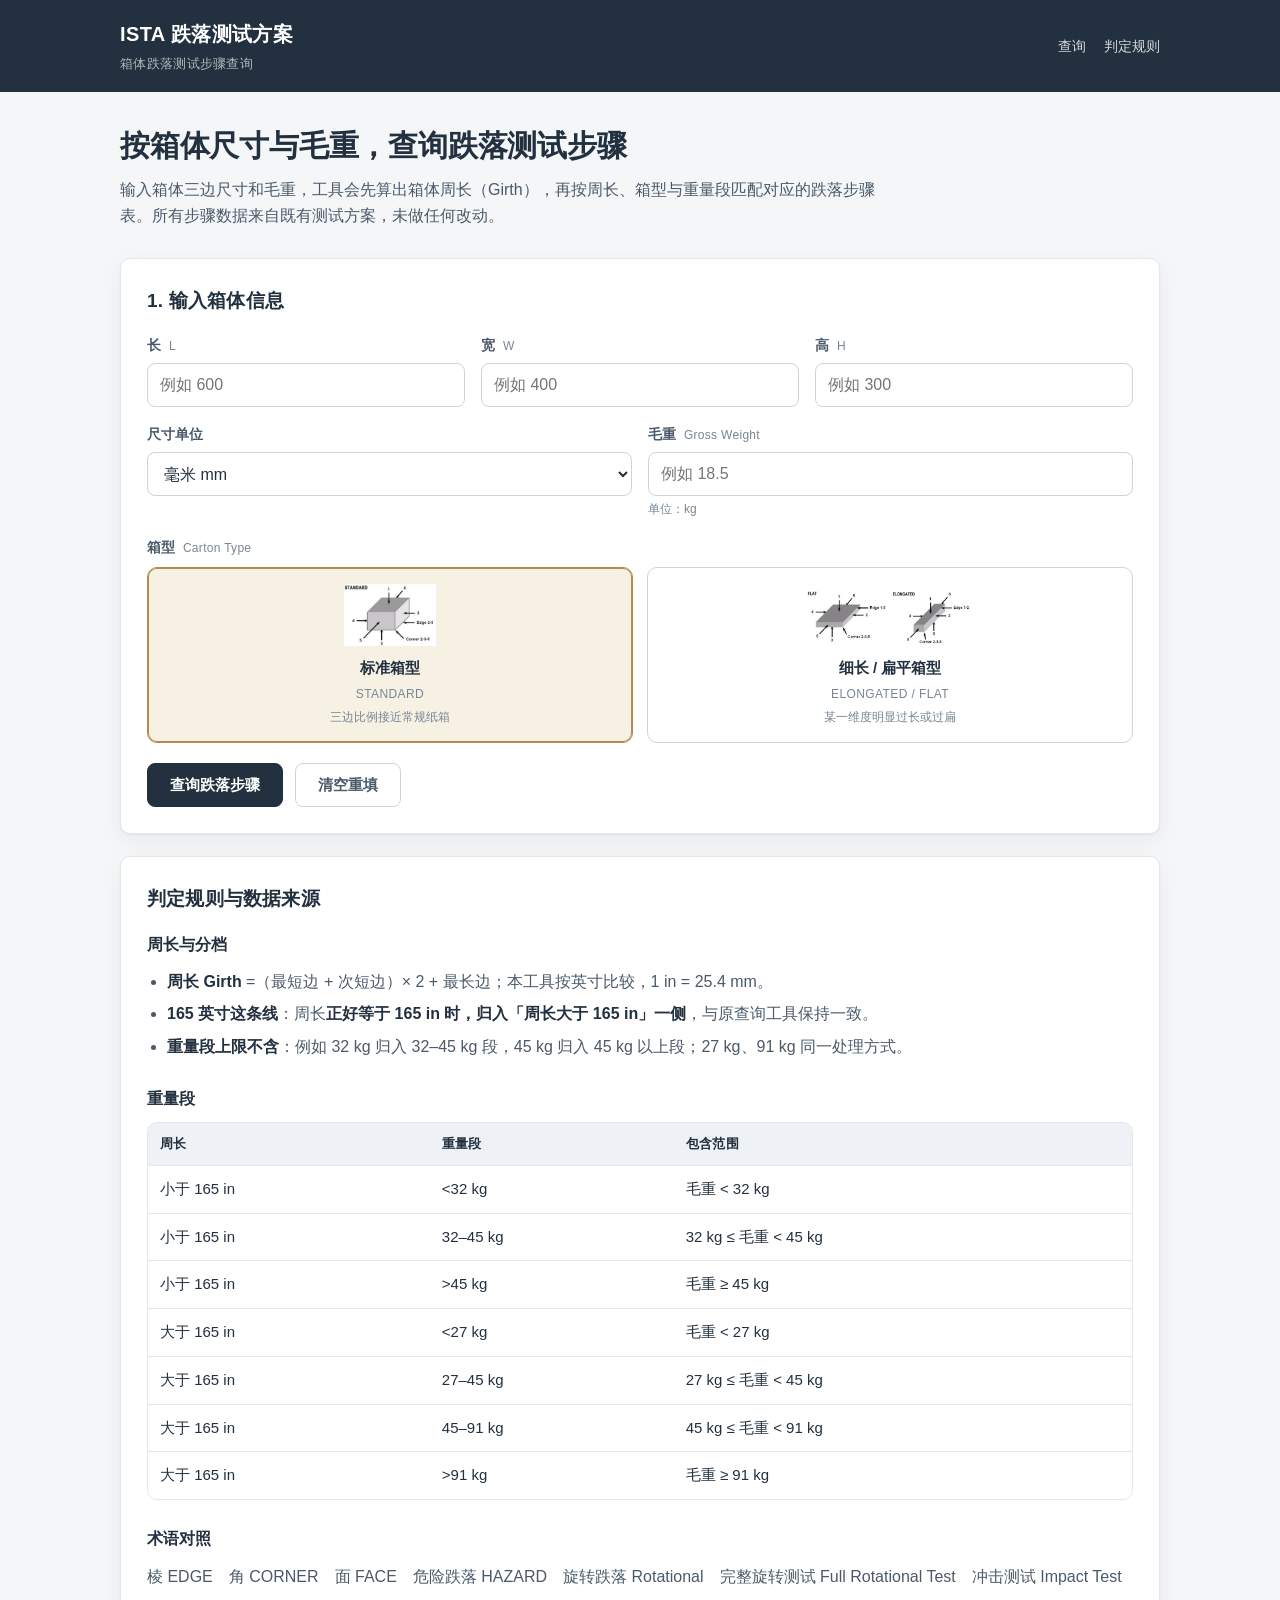
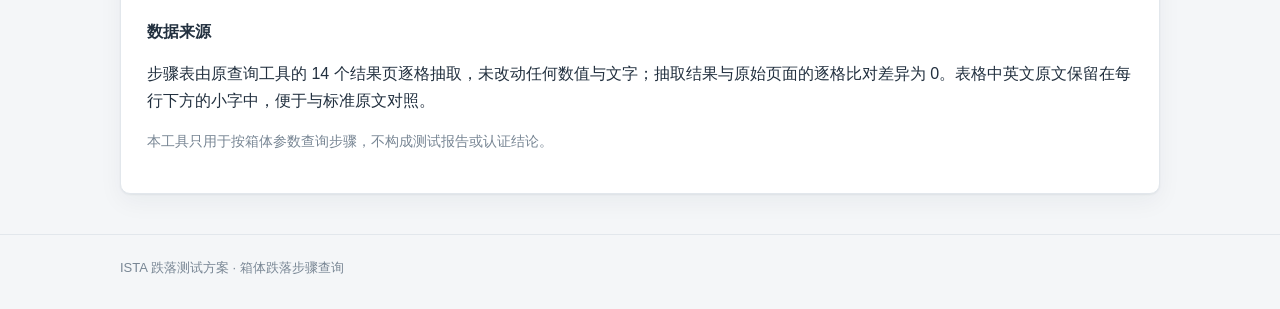
==== index.html @ 39204b3b "ISTA 跌落测试方案：单页查询工具 + 数据逐格校验 为什么： - 原来 21 个静态页要按「周长 -> 箱型 -> 重量段」三级点选跳转，界面是英文 - 结果表在手机上要横向拖动，打印也不方便  " ====
<!DOCTYPE html>
<html lang="zh-CN">
<head>
    <meta charset="UTF-8">
    <meta name="viewport" content="width=device-width, initial-scale=1.0">
    <title>ISTA 跌落测试方案｜箱体跌落步骤查询工具</title>
    <meta name="description" content="输入箱体长宽高与毛重，按箱体周长（165 英寸）、标准箱型或细长/扁平箱型、重量段，自动查询对应的 ISTA 跌落测试步骤表：步骤、类型、跌落高度、冲击部位。">
    <link rel="canonical" href="https://ista-drop-test-cn.pages.dev/">
    <link rel="stylesheet" href="style.css">
</head>
<body>
    <header class="site-head">
        <div class="wrap head-inner">
            <div>
                <p class="brand">ISTA 跌落测试方案</p>
                <p class="brand-sub">箱体跌落测试步骤查询</p>
            </div>
            <nav class="head-nav">
                <a href="#calc">查询</a>
                <a href="#rules">判定规则</a>
            </nav>
        </div>
    </header>

    <main class="wrap">
        <section class="intro">
            <h1>按箱体尺寸与毛重，查询跌落测试步骤</h1>
            <p>输入箱体三边尺寸和毛重，工具会先算出箱体周长（Girth），再按周长、箱型与重量段匹配对应的跌落步骤表。所有步骤数据来自既有测试方案，未做任何改动。</p>
        </section>

        <section class="panel" id="calc">
            <h2>1. 输入箱体信息</h2>
            <form id="calc-form" novalidate>
                <div class="field-row field-row--3">
                    <label class="field">
                        <span>长 <em>L</em></span>
                        <input type="number" id="dim-l" name="l" min="0" step="0.1" inputmode="decimal" placeholder="例如 600" required>
                    </label>
                    <label class="field">
                        <span>宽 <em>W</em></span>
                        <input type="number" id="dim-w" name="w" min="0" step="0.1" inputmode="decimal" placeholder="例如 400" required>
                    </label>
                    <label class="field">
                        <span>高 <em>H</em></span>
                        <input type="number" id="dim-h" name="h" min="0" step="0.1" inputmode="decimal" placeholder="例如 300" required>
                    </label>
                </div>

                <div class="field-row field-row--2">
                    <label class="field">
                        <span>尺寸单位</span>
                        <select id="dim-unit">
                            <option value="mm" selected>毫米 mm</option>
                            <option value="cm">厘米 cm</option>
                        </select>
                    </label>
                    <label class="field">
                        <span>毛重 <em>Gross Weight</em></span>
                        <input type="number" id="gross-weight" name="kg" min="0" step="0.1" inputmode="decimal" placeholder="例如 18.5" required>
                        <small class="hint">单位：kg</small>
                    </label>
                </div>

                <fieldset class="field-group">
                    <legend>箱型 <em>Carton Type</em></legend>
                    <div class="shape-options">
                        <label class="shape-option">
                            <input type="radio" name="shape" value="STANDARD" checked>
                            <span class="shape-card">
                                <img src="images/standard.png" alt="标准箱型示意">
                                <strong>标准箱型</strong>
                                <em>STANDARD</em>
                                <small>三边比例接近常规纸箱</small>
                            </span>
                        </label>
                        <label class="shape-option">
                            <input type="radio" name="shape" value="ELONGATED">
                            <span class="shape-card">
                                <span class="shape-pair">
                                    <img src="images/flat.png" alt="扁平箱型示意">
                                    <img src="images/elongated.png" alt="细长箱型示意">
                                </span>
                                <strong>细长 / 扁平箱型</strong>
                                <em>ELONGATED / FLAT</em>
                                <small>某一维度明显过长或过扁</small>
                            </span>
                        </label>
                    </div>
                </fieldset>

                <p class="error" id="form-error" role="alert" hidden></p>

                <div class="actions">
                    <button type="submit" class="btn-primary">查询跌落步骤</button>
                    <button type="reset" class="btn-ghost">清空重填</button>
                </div>
            </form>
        </section>

        <section class="panel" id="result" hidden aria-live="polite">
            <h2>2. 判定结果</h2>

            <div class="verdict" id="verdict"></div>

            <div class="table-head">
                <h3 id="table-title">跌落测试步骤</h3>
                <button type="button" class="btn-ghost btn-print" id="print-btn">打印 / 导出 PDF</button>
            </div>

            <div class="table-wrap table-wrap--stack">
                <table class="steps-table" id="steps-table">
                    <thead>
                        <tr>
                            <th scope="col" class="col-step">步骤</th>
                            <th scope="col" class="col-type">类型</th>
                            <th scope="col" class="col-height">跌落高度 / 条件</th>
                            <th scope="col" class="col-impact">冲击部位</th>
                            <th scope="col" class="col-img">图示</th>
                        </tr>
                    </thead>
                    <tbody id="steps-body"></tbody>
                </table>
            </div>

            <p class="table-note" id="table-note"></p>
        </section>

        <section class="panel" id="rules">
            <h2>判定规则与数据来源</h2>

            <h3>周长与分档</h3>
            <ul class="rule-list">
                <li><strong>周长 Girth</strong> =（最短边 + 次短边）× 2 + 最长边；本工具按英寸比较，1 in = 25.4 mm。</li>
                <li><strong>165 英寸这条线</strong>：周长<strong>正好等于 165 in 时，归入「周长大于 165 in」一侧</strong>，与原查询工具保持一致。</li>
                <li><strong>重量段上限不含</strong>：例如 32 kg 归入 32–45 kg 段，45 kg 归入 45 kg 以上段；27 kg、91 kg 同一处理方式。</li>
            </ul>

            <h3>重量段</h3>
            <div class="table-wrap">
                <table class="rules-table">
                    <thead>
                        <tr><th scope="col">周长</th><th scope="col">重量段</th><th scope="col">包含范围</th></tr>
                    </thead>
                    <tbody>
                        <tr><td>小于 165 in</td><td>&lt;32 kg</td><td>毛重 &lt; 32 kg</td></tr>
                        <tr><td>小于 165 in</td><td>32–45 kg</td><td>32 kg ≤ 毛重 &lt; 45 kg</td></tr>
                        <tr><td>小于 165 in</td><td>&gt;45 kg</td><td>毛重 ≥ 45 kg</td></tr>
                        <tr><td>大于 165 in</td><td>&lt;27 kg</td><td>毛重 &lt; 27 kg</td></tr>
                        <tr><td>大于 165 in</td><td>27–45 kg</td><td>27 kg ≤ 毛重 &lt; 45 kg</td></tr>
                        <tr><td>大于 165 in</td><td>45–91 kg</td><td>45 kg ≤ 毛重 &lt; 91 kg</td></tr>
                        <tr><td>大于 165 in</td><td>&gt;91 kg</td><td>毛重 ≥ 91 kg</td></tr>
                    </tbody>
                </table>
            </div>

            <h3>术语对照</h3>
            <p class="terms">棱 EDGE　角 CORNER　面 FACE　危险跌落 HAZARD　旋转跌落 Rotational　完整旋转测试 Full Rotational Test　冲击测试 Impact Test</p>

            <h3>数据来源</h3>
            <p>步骤表由原查询工具的 14 个结果页逐格抽取，未改动任何数值与文字；抽取结果与原始页面的逐格比对差异为 0。表格中英文原文保留在每行下方的小字中，便于与标准原文对照。</p>
            <p class="muted">本工具只用于按箱体参数查询步骤，不构成测试报告或认证结论。</p>
        </section>
    </main>

    <footer class="site-foot">
        <div class="wrap">
            <p>ISTA 跌落测试方案 · 箱体跌落步骤查询</p>
        </div>
    </footer>

    <script src="app.js"></script>
</body>
</html>
---- style.css ----
/* =========================================================
   ISTA 跌落测试方案 - 箱体跌落步骤查询
   ========================================================= */

:root {
    --ink: #22303f;
    --ink-2: #4a5a6a;
    --muted: #788694;
    --line: #e2e7ec;
    --bg: #f4f6f8;
    --card: #ffffff;
    --accent: #b08d4f;
    --accent-soft: #f7f1e4;
    --ok: #2f7d5a;
    --radius: 10px;
    --shadow: 0 1px 2px rgba(24, 39, 54, 0.06), 0 8px 24px rgba(24, 39, 54, 0.05);
}

*,
*::before,
*::after {
    box-sizing: border-box;
}

html {
    -webkit-text-size-adjust: 100%;
}

body {
    margin: 0;
    background: var(--bg);
    color: var(--ink);
    font-family: -apple-system, BlinkMacSystemFont, "Segoe UI", "PingFang SC",
        "Hiragino Sans GB", "Microsoft YaHei", "Source Han Sans SC", sans-serif;
    font-size: 16px;
    line-height: 1.65;
    overflow-wrap: break-word;
}

img {
    max-width: 100%;
    height: auto;
}

.wrap {
    width: 100%;
    max-width: 1080px;
    margin: 0 auto;
    padding: 0 20px;
}

/* ---------- 页头 ---------- */
.site-head {
    background: var(--ink);
    color: #fff;
    padding: 18px 0;
}

.head-inner {
    display: flex;
    align-items: center;
    justify-content: space-between;
    gap: 16px;
    flex-wrap: wrap;
}

.brand {
    margin: 0;
    font-size: 20px;
    font-weight: 700;
    letter-spacing: 0.4px;
}

.brand-sub {
    margin: 2px 0 0;
    font-size: 13px;
    color: rgba(255, 255, 255, 0.66);
    letter-spacing: 0.3px;
}

.head-nav {
    display: flex;
    gap: 18px;
}

.head-nav a {
    color: rgba(255, 255, 255, 0.82);
    text-decoration: none;
    font-size: 14px;
}

.head-nav a:hover {
    color: #fff;
}

/* ---------- 引导区 ---------- */
.intro {
    padding: 34px 0 6px;
}

.intro h1 {
    margin: 0 0 10px;
    font-size: 30px;
    line-height: 1.35;
    letter-spacing: -0.2px;
}

.intro p {
    margin: 0;
    max-width: 760px;
    color: var(--ink-2);
}

/* ---------- 面板 ---------- */
.panel {
    background: var(--card);
    border: 1px solid var(--line);
    border-radius: var(--radius);
    box-shadow: var(--shadow);
    padding: 26px;
    margin: 22px 0;
}

.panel h2 {
    margin: 0 0 18px;
    font-size: 19px;
    letter-spacing: 0.2px;
}

.panel h3 {
    margin: 26px 0 10px;
    font-size: 16px;
}

.panel h3:first-of-type {
    margin-top: 18px;
}

/* ---------- 表单 ---------- */
.field-row {
    display: grid;
    gap: 16px;
    margin-bottom: 16px;
}

.field-row--3 {
    grid-template-columns: repeat(3, minmax(0, 1fr));
}

.field-row--2 {
    grid-template-columns: repeat(2, minmax(0, 1fr));
}

.field {
    display: block;
}

.field > span {
    display: block;
    margin-bottom: 6px;
    font-size: 14px;
    font-weight: 600;
    color: var(--ink-2);
}

.field em,
.field-group legend em {
    font-style: normal;
    font-size: 12px;
    font-weight: 400;
    color: var(--muted);
    margin-left: 4px;
    letter-spacing: 0.3px;
}

.field input,
.field select {
    width: 100%;
    min-height: 44px;
    padding: 10px 12px;
    border: 1px solid #ccd4dc;
    border-radius: 8px;
    background: #fff;
    color: var(--ink);
    font-size: 16px;
    font-family: inherit;
}

.field input:focus,
.field select:focus {
    outline: 2px solid rgba(176, 141, 79, 0.45);
    outline-offset: 1px;
    border-color: var(--accent);
}

.hint {
    display: block;
    margin-top: 4px;
    font-size: 12px;
    color: var(--muted);
}

.field-group {
    margin: 8px 0 4px;
    padding: 0;
    border: 0;
}

.field-group legend {
    padding: 0;
    margin-bottom: 8px;
    font-size: 14px;
    font-weight: 600;
    color: var(--ink-2);
}

.shape-options {
    display: grid;
    grid-template-columns: repeat(2, minmax(0, 1fr));
    gap: 14px;
}

.shape-option input {
    position: absolute;
    opacity: 0;
    width: 1px;
    height: 1px;
}

.shape-card {
    display: flex;
    flex-direction: column;
    align-items: center;
    gap: 4px;
    height: 100%;
    padding: 16px 14px;
    border: 1px solid #ccd4dc;
    border-radius: var(--radius);
    background: #fff;
    text-align: center;
    cursor: pointer;
    transition: border-color 0.15s ease, box-shadow 0.15s ease, background 0.15s ease;
}

.shape-card img {
    height: 62px;
    width: auto;
    object-fit: contain;
    margin-bottom: 6px;
}

.shape-pair {
    display: flex;
    align-items: center;
    justify-content: center;
    gap: 6px;
    height: 68px;
}

.shape-pair img {
    height: 54px;
    margin: 0;
}

.shape-card strong {
    font-size: 15px;
}

.shape-card em {
    font-style: normal;
    font-size: 12px;
    color: var(--muted);
    letter-spacing: 0.4px;
}

.shape-card small {
    font-size: 12px;
    color: var(--muted);
    line-height: 1.45;
}

.shape-option input:checked + .shape-card {
    border-color: var(--accent);
    background: var(--accent-soft);
    box-shadow: 0 0 0 1px var(--accent) inset;
}

.shape-option input:focus-visible + .shape-card {
    outline: 2px solid rgba(176, 141, 79, 0.6);
    outline-offset: 2px;
}

.actions {
    display: flex;
    gap: 12px;
    flex-wrap: wrap;
    margin-top: 20px;
}

.btn-primary,
.btn-ghost {
    display: inline-flex;
    align-items: center;
    justify-content: center;
    min-height: 44px;
    padding: 10px 22px;
    border-radius: 8px;
    font-size: 15px;
    font-weight: 600;
    font-family: inherit;
    cursor: pointer;
    transition: background 0.15s ease, color 0.15s ease, border-color 0.15s ease;
}

.btn-primary {
    background: var(--ink);
    color: #fff;
    border: 1px solid var(--ink);
}

.btn-primary:hover {
    background: #2d4054;
}

.btn-ghost {
    background: #fff;
    color: var(--ink-2);
    border: 1px solid #ccd4dc;
}

.btn-ghost:hover {
    border-color: var(--ink-2);
    color: var(--ink);
}

.error {
    margin: 14px 0 0;
    padding: 10px 14px;
    border-radius: 8px;
    background: #fdeceb;
    color: #a03127;
    font-size: 14px;
}

/* ---------- 结果 ---------- */
.verdict {
    display: grid;
    grid-template-columns: repeat(4, minmax(0, 1fr));
    gap: 12px;
    margin-bottom: 24px;
}

.verdict-item {
    padding: 14px 16px;
    border: 1px solid var(--line);
    border-radius: var(--radius);
    background: #fbfcfd;
}

.verdict-item--accent {
    background: var(--accent-soft);
    border-color: #e8dcc4;
}

.verdict-label {
    display: block;
    font-size: 12px;
    color: var(--muted);
    letter-spacing: 0.3px;
}

.verdict-value {
    display: block;
    margin: 2px 0 2px;
    font-size: 19px;
    line-height: 1.3;
}

.verdict-sub {
    display: block;
    font-size: 12px;
    color: var(--muted);
}

.table-head {
    display: flex;
    align-items: center;
    justify-content: space-between;
    gap: 12px;
    flex-wrap: wrap;
    margin-bottom: 10px;
}

.table-head h3 {
    margin: 0;
}

.btn-print {
    min-height: 38px;
    padding: 6px 16px;
    font-size: 14px;
}

.table-wrap {
    overflow-x: auto;
    border: 1px solid var(--line);
    border-radius: var(--radius);
}

.steps-table,
.rules-table {
    width: 100%;
    border-collapse: collapse;
    font-size: 15px;
}

.steps-table th,
.rules-table th {
    background: #eef1f5;
    color: var(--ink);
    text-align: left;
    font-size: 13px;
    font-weight: 700;
    letter-spacing: 0.3px;
    padding: 10px 12px;
    border-bottom: 1px solid var(--line);
    white-space: nowrap;
}

.steps-table td,
.rules-table td {
    padding: 11px 12px;
    border-bottom: 1px solid var(--line);
    vertical-align: top;
}

.steps-table tbody tr:nth-child(even) {
    background: #fafbfc;
}

.steps-table tbody tr:last-child td,
.rules-table tbody tr:last-child td {
    border-bottom: 0;
}

.col-step {
    width: 64px;
    white-space: nowrap;
}

.step-no {
    display: inline-block;
    min-width: 26px;
    padding: 1px 7px;
    border-radius: 6px;
    background: #e8edf2;
    font-weight: 700;
    font-size: 13px;
    text-align: center;
}

.col-img {
    width: 120px;
}

.col-img img {
    display: block;
    max-height: 78px;
    width: auto;
    border-radius: 4px;
    border: 1px solid var(--line);
}

.cell-en {
    display: block;
    margin-top: 2px;
    font-size: 12px;
    color: var(--muted);
    line-height: 1.4;
    letter-spacing: 0.2px;
}

.table-note {
    margin: 14px 0 0;
    font-size: 13px;
    color: var(--muted);
}

.table-note img {
    display: block;
    margin-top: 8px;
    max-width: 100%;
    border: 1px solid var(--line);
    border-radius: 6px;
}

.note-label {
    display: block;
    font-weight: 600;
    color: var(--ink-2);
}

/* ---------- 规则说明 ---------- */
.rule-list {
    margin: 0;
    padding-left: 20px;
    color: var(--ink-2);
}

.rule-list li {
    margin-bottom: 6px;
}

.rule-list strong {
    color: var(--ink);
}

.terms {
    margin: 0;
    color: var(--ink-2);
    line-height: 1.9;
}

.muted {
    color: var(--muted);
    font-size: 14px;
}

/* ---------- 页脚 ---------- */
.site-foot {
    margin-top: 40px;
    padding: 22px 0 30px;
    border-top: 1px solid var(--line);
    color: var(--muted);
    font-size: 13px;
}

.site-foot p {
    margin: 0;
}

/* =========================================================
   响应式：手机 375px 也不横向滚动
   ========================================================= */
@media (max-width: 860px) {
    .verdict {
        grid-template-columns: repeat(2, minmax(0, 1fr));
    }
}

@media (max-width: 720px) {
    body {
        font-size: 15px;
    }

    .wrap {
        padding: 0 14px;
    }

    .intro {
        padding: 24px 0 4px;
    }

    .intro h1 {
        font-size: 22px;
    }

    .panel {
        padding: 18px 16px;
        margin: 16px 0;
    }

    .field-row--3,
    .field-row--2,
    .shape-options {
        grid-template-columns: 1fr;
    }

    .head-inner {
        align-items: flex-start;
    }

    .head-nav {
        gap: 14px;
    }

    .verdict {
        grid-template-columns: repeat(2, minmax(0, 1fr));
        gap: 10px;
    }

    .verdict-item {
        padding: 10px 12px;
    }

    .verdict-value {
        font-size: 16px;
    }

    /* 步骤表在手机上改为卡片式，避免横向滚动 */
    .table-wrap--stack {
        overflow-x: visible;
        border: 0;
        border-radius: 0;
    }

    .steps-table,
    .steps-table thead,
    .steps-table tbody,
    .steps-table tr,
    .steps-table td {
        display: block;
        width: 100%;
    }

    .steps-table thead {
        display: none;
    }

    .steps-table tr {
        border: 1px solid var(--line);
        border-radius: var(--radius);
        margin-bottom: 10px;
        padding: 6px 2px;
        background: #fff;
    }

    .steps-table tbody tr:nth-child(even) {
        background: #fafbfc;
    }

    .steps-table td {
        display: flex;
        gap: 12px;
        align-items: flex-start;
        border: 0;
        padding: 7px 12px;
    }

    .steps-table td::before {
        content: attr(data-label);
        flex: 0 0 92px;
        font-size: 12px;
        font-weight: 600;
        color: var(--muted);
        padding-top: 2px;
    }

    .steps-table td.col-img {
        width: auto;
    }

    .steps-table td.col-img img {
        max-height: 96px;
    }

    .steps-table td[data-label="图示"]:empty {
        display: none;
    }

    .rules-table {
        font-size: 13px;
    }

    .rules-table th,
    .rules-table td {
        padding: 8px;
    }
}

/* ---------- 打印 ---------- */
@media print {
    body {
        background: #fff;
        font-size: 12px;
    }

    .site-head,
    .site-foot,
    #calc,
    #rules,
    .btn-print,
    .head-nav {
        display: none !important;
    }

    .panel {
        border: 0;
        box-shadow: none;
        padding: 0;
        margin: 0;
    }

    .intro {
        display: none;
    }

    .steps-table th,
    .steps-table td {
        border: 1px solid #bbb;
        padding: 5px 7px;
    }

    .steps-table {
        page-break-inside: auto;
    }

    .steps-table tr {
        page-break-inside: avoid;
    }

    .verdict {
        grid-template-columns: repeat(4, 1fr);
        gap: 6px;
    }

    .verdict-item {
        border: 1px solid #bbb;
        background: #fff !important;
    }
}
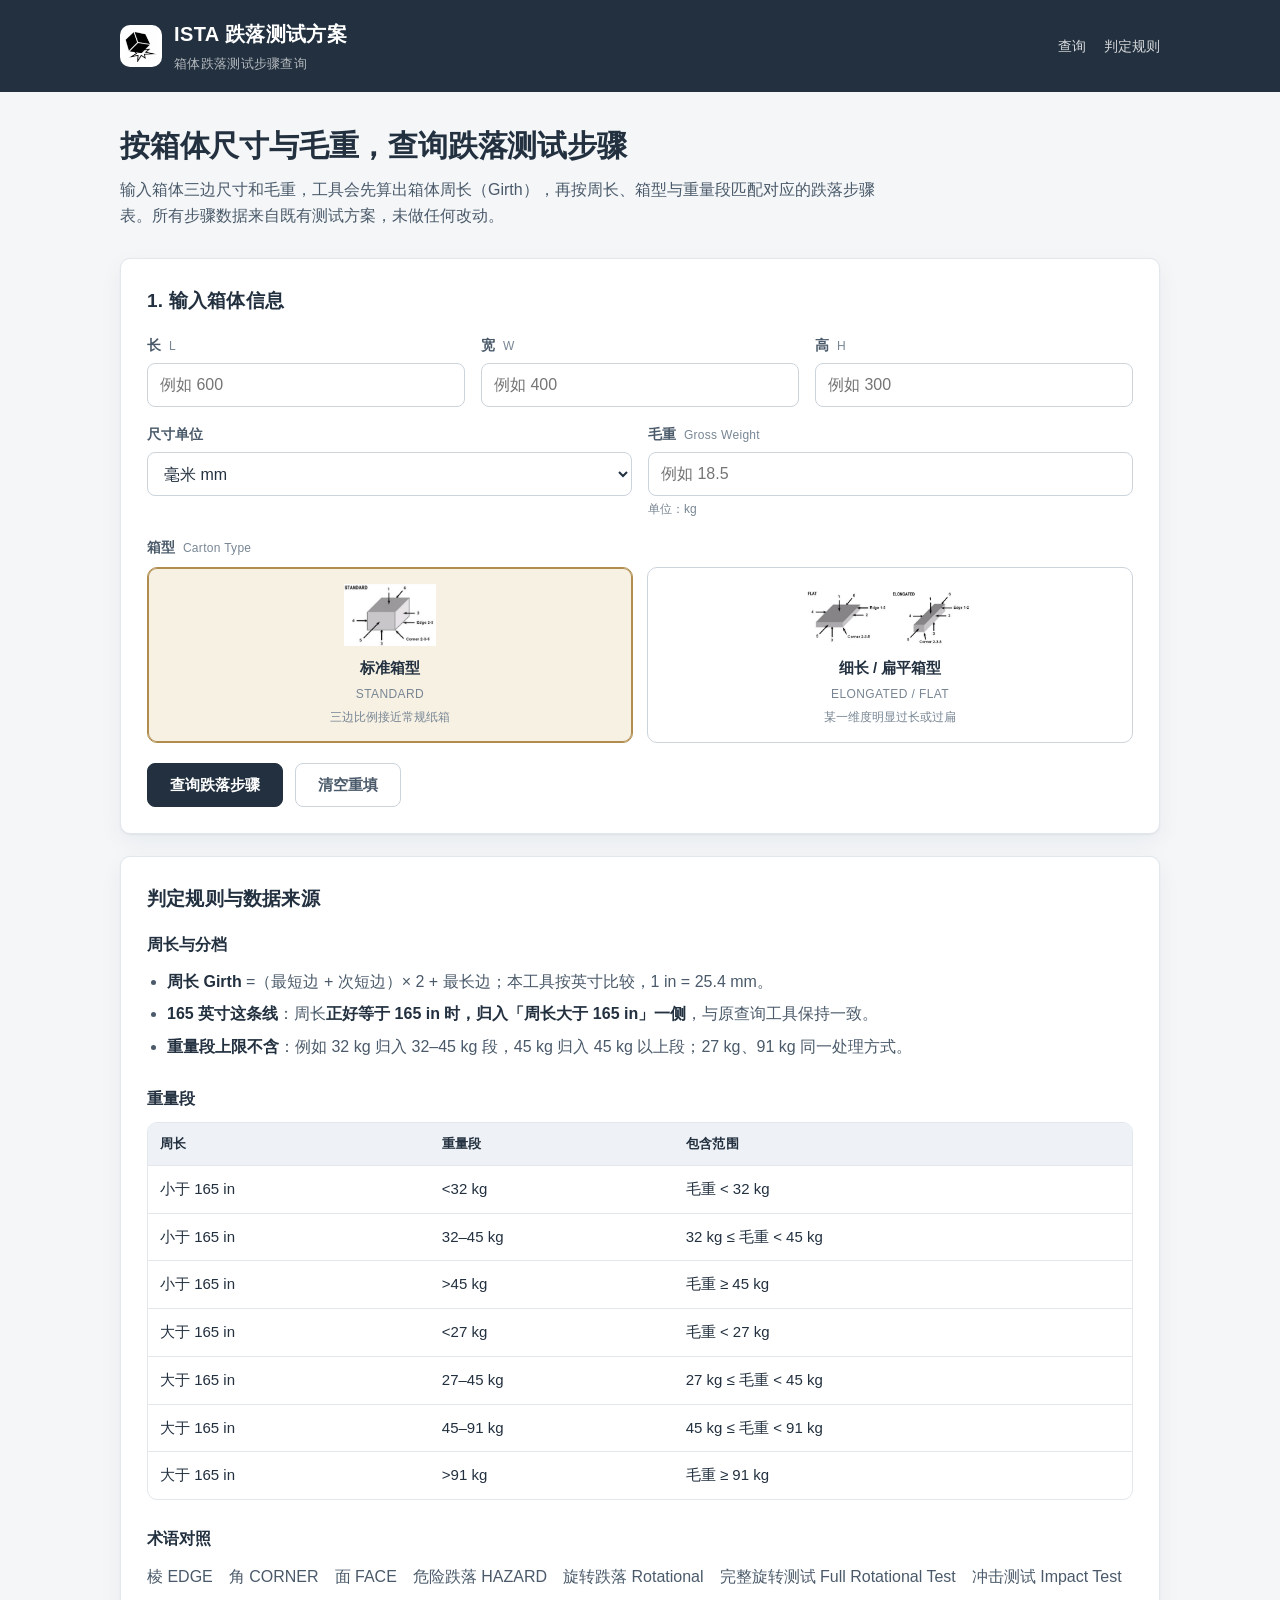
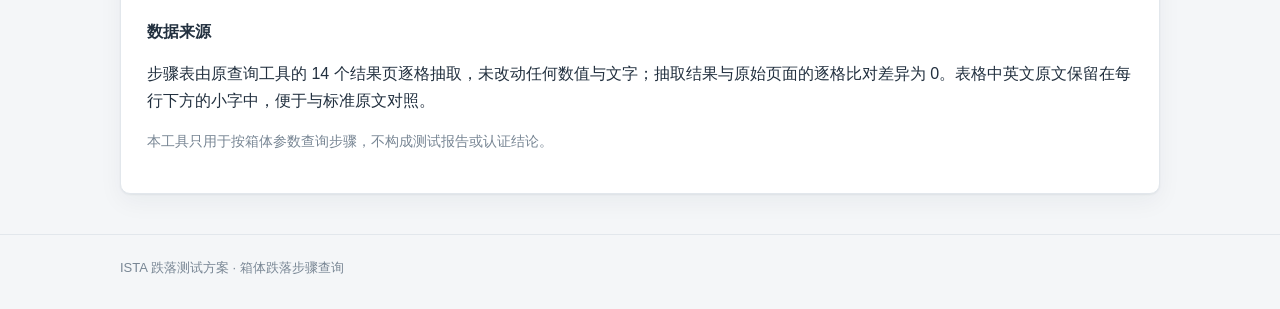
==== commit 59f42e8e: "品牌件：用用户指定的 droptestlogo.png 做站标与 favicon 为什么：用户指定 images/droptestlogo.png 作为这套程序的网站 logo。  改动： - 头部左" ====
--- a/index.html
+++ b/index.html
@@ -6,14 +6,25 @@
     <title>ISTA 跌落测试方案｜箱体跌落步骤查询工具</title>
     <meta name="description" content="输入箱体长宽高与毛重，按箱体周长（165 英寸）、标准箱型或细长/扁平箱型、重量段，自动查询对应的 ISTA 跌落测试步骤表：步骤、类型、跌落高度、冲击部位。">
     <link rel="canonical" href="https://ista-drop-test-cn.pages.dev/">
+    <link rel="icon" type="image/png" href="/images/droptestlogo.png">
+    <link rel="apple-touch-icon" href="/images/apple-touch-icon.png">
+    <meta property="og:type" content="website">
+    <meta property="og:site_name" content="ISTA 跌落测试方案">
+    <meta property="og:title" content="ISTA 跌落测试方案｜箱体跌落步骤查询工具">
+    <meta property="og:description" content="输入箱体长宽高与毛重，按箱体周长、箱型与重量段，查询对应的 ISTA 跌落测试步骤表。">
+    <meta property="og:url" content="https://ista-drop-test-cn.pages.dev/">
+    <meta property="og:image" content="https://ista-drop-test-cn.pages.dev/images/droptestlogo.png">
     <link rel="stylesheet" href="style.css">
 </head>
 <body>
     <header class="site-head">
         <div class="wrap head-inner">
-            <div>
-                <p class="brand">ISTA 跌落测试方案</p>
-                <p class="brand-sub">箱体跌落测试步骤查询</p>
+            <div class="brand-lockup">
+                <img class="brand-logo" src="/images/droptestlogo.png" alt="ISTA 跌落测试" width="42" height="42">
+                <div>
+                    <p class="brand">ISTA 跌落测试方案</p>
+                    <p class="brand-sub">箱体跌落测试步骤查询</p>
+                </div>
             </div>
             <nav class="head-nav">
                 <a href="#calc">查询</a>
--- a/style.css
+++ b/style.css
@@ -62,6 +62,22 @@
     justify-content: space-between;
     gap: 16px;
     flex-wrap: wrap;
+}
+
+.brand-lockup {
+    display: flex;
+    align-items: center;
+    gap: 12px;
+}
+
+.brand-logo {
+    display: block;
+    width: 42px;
+    height: 42px;
+    padding: 5px;
+    background: #fff;
+    border-radius: 10px;
+    flex-shrink: 0;
 }
 
 .brand {
@@ -668,6 +684,23 @@
     }
 }
 
+/* ---------- 手机上的品牌区 ---------- */
+@media (max-width: 720px) {
+    .brand {
+        font-size: 17px;
+    }
+
+    .brand-sub {
+        font-size: 12px;
+    }
+
+    .brand-logo {
+        width: 38px;
+        height: 38px;
+        padding: 4px;
+    }
+}
+
 /* ---------- 打印 ---------- */
 @media print {
     body {
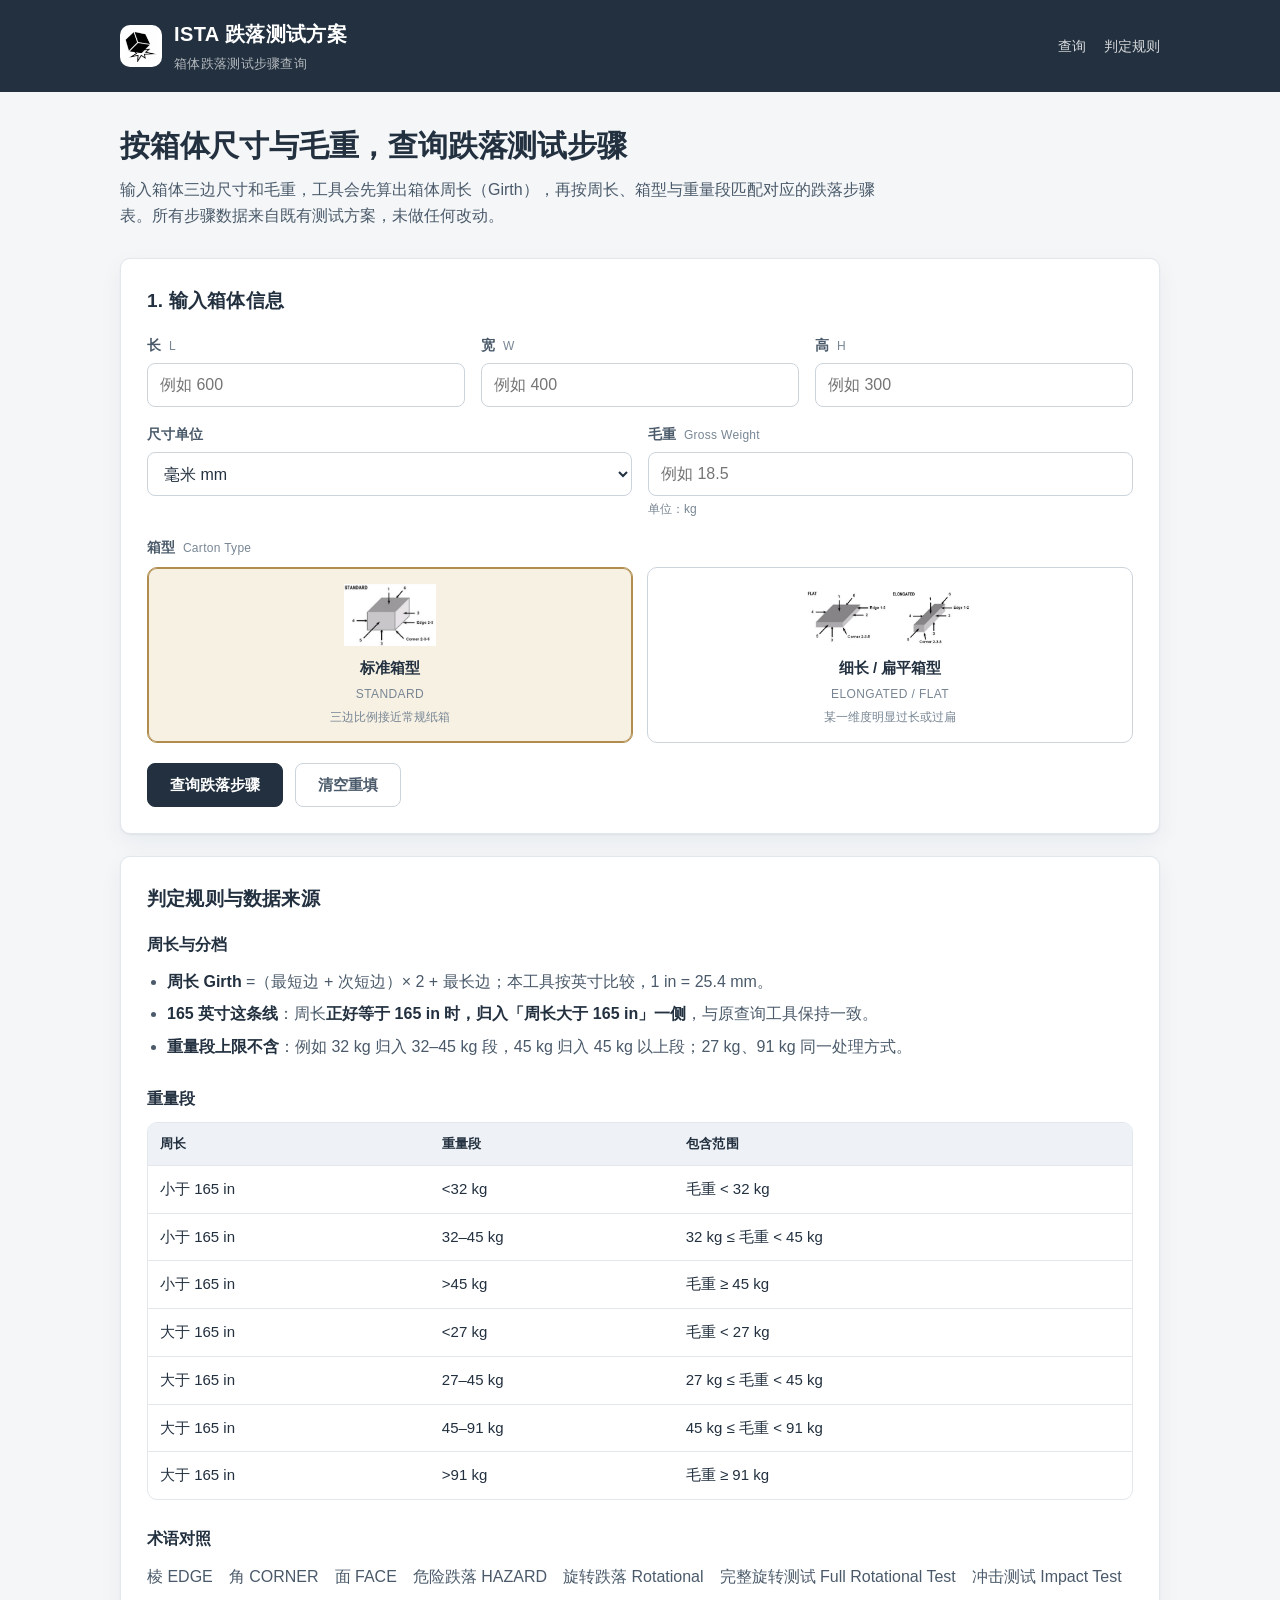
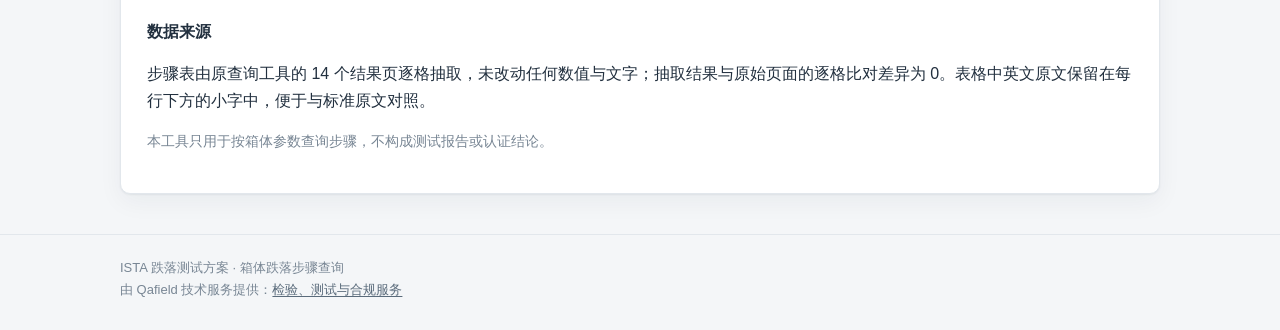
==== commit 40adea9d: "页脚加回链：由 Qafield 技术服务提供 → /services 为什么：三个工具都在各自域名上，qafield.com 只挂卡不收流；ISTA 工具站是自有域名， 加一条回链几乎零成本，把查完跌" ====
--- a/index.html
+++ b/index.html
@@ -176,6 +176,7 @@
     <footer class="site-foot">
         <div class="wrap">
             <p>ISTA 跌落测试方案 · 箱体跌落步骤查询</p>
+            <p class="footer-note">由 Qafield 技术服务提供：<a href="https://www.qafield.com/services" target="_blank" rel="noopener">检验、测试与合规服务</a></p>
         </div>
     </footer>
 
--- a/style.css
+++ b/style.css
@@ -555,6 +555,22 @@
     margin: 0;
 }
 
+.footer-note {
+    margin-top: 6px;
+    font-size: 13px;
+    color: var(--muted);
+}
+
+.footer-note a {
+    color: #5a6b7b;
+    text-decoration: underline;
+    text-underline-offset: 2px;
+}
+
+.footer-note a:hover {
+    color: var(--ink);
+}
+
 /* =========================================================
    响应式：手机 375px 也不横向滚动
    ========================================================= */
